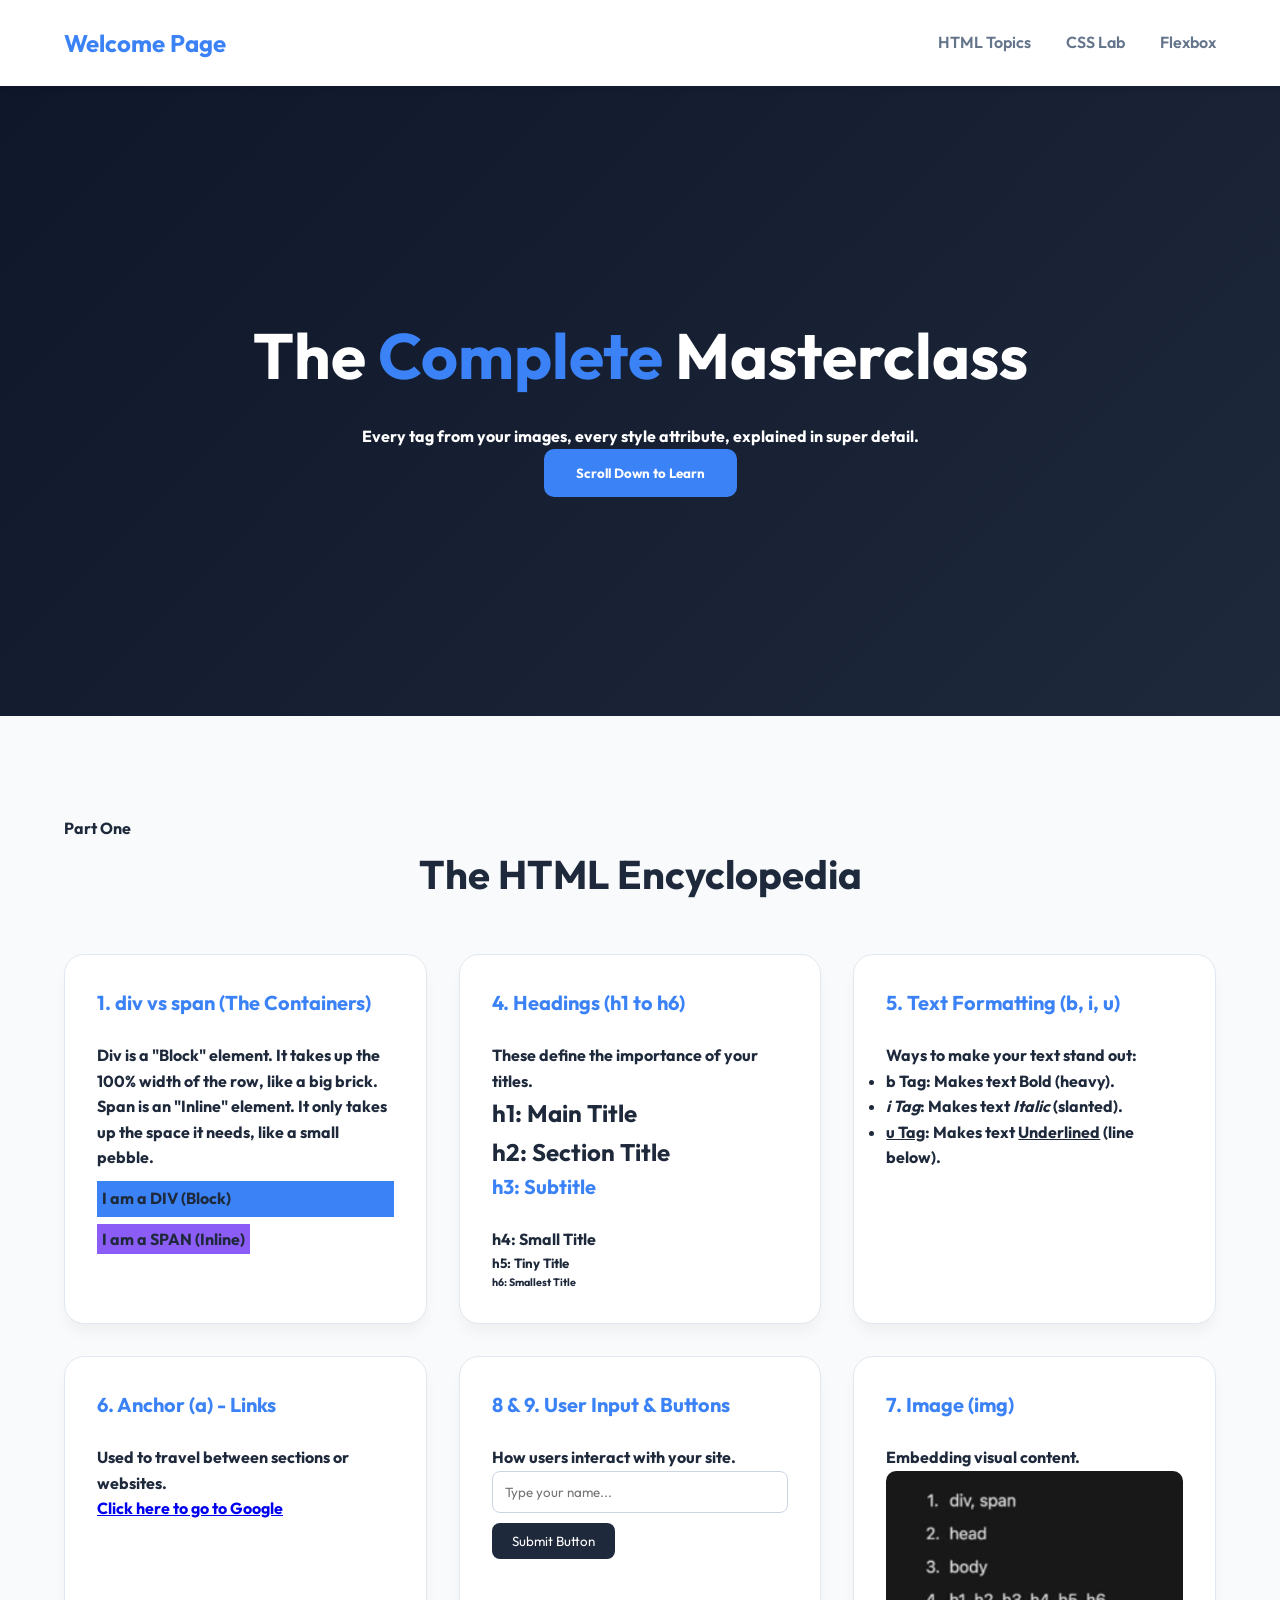
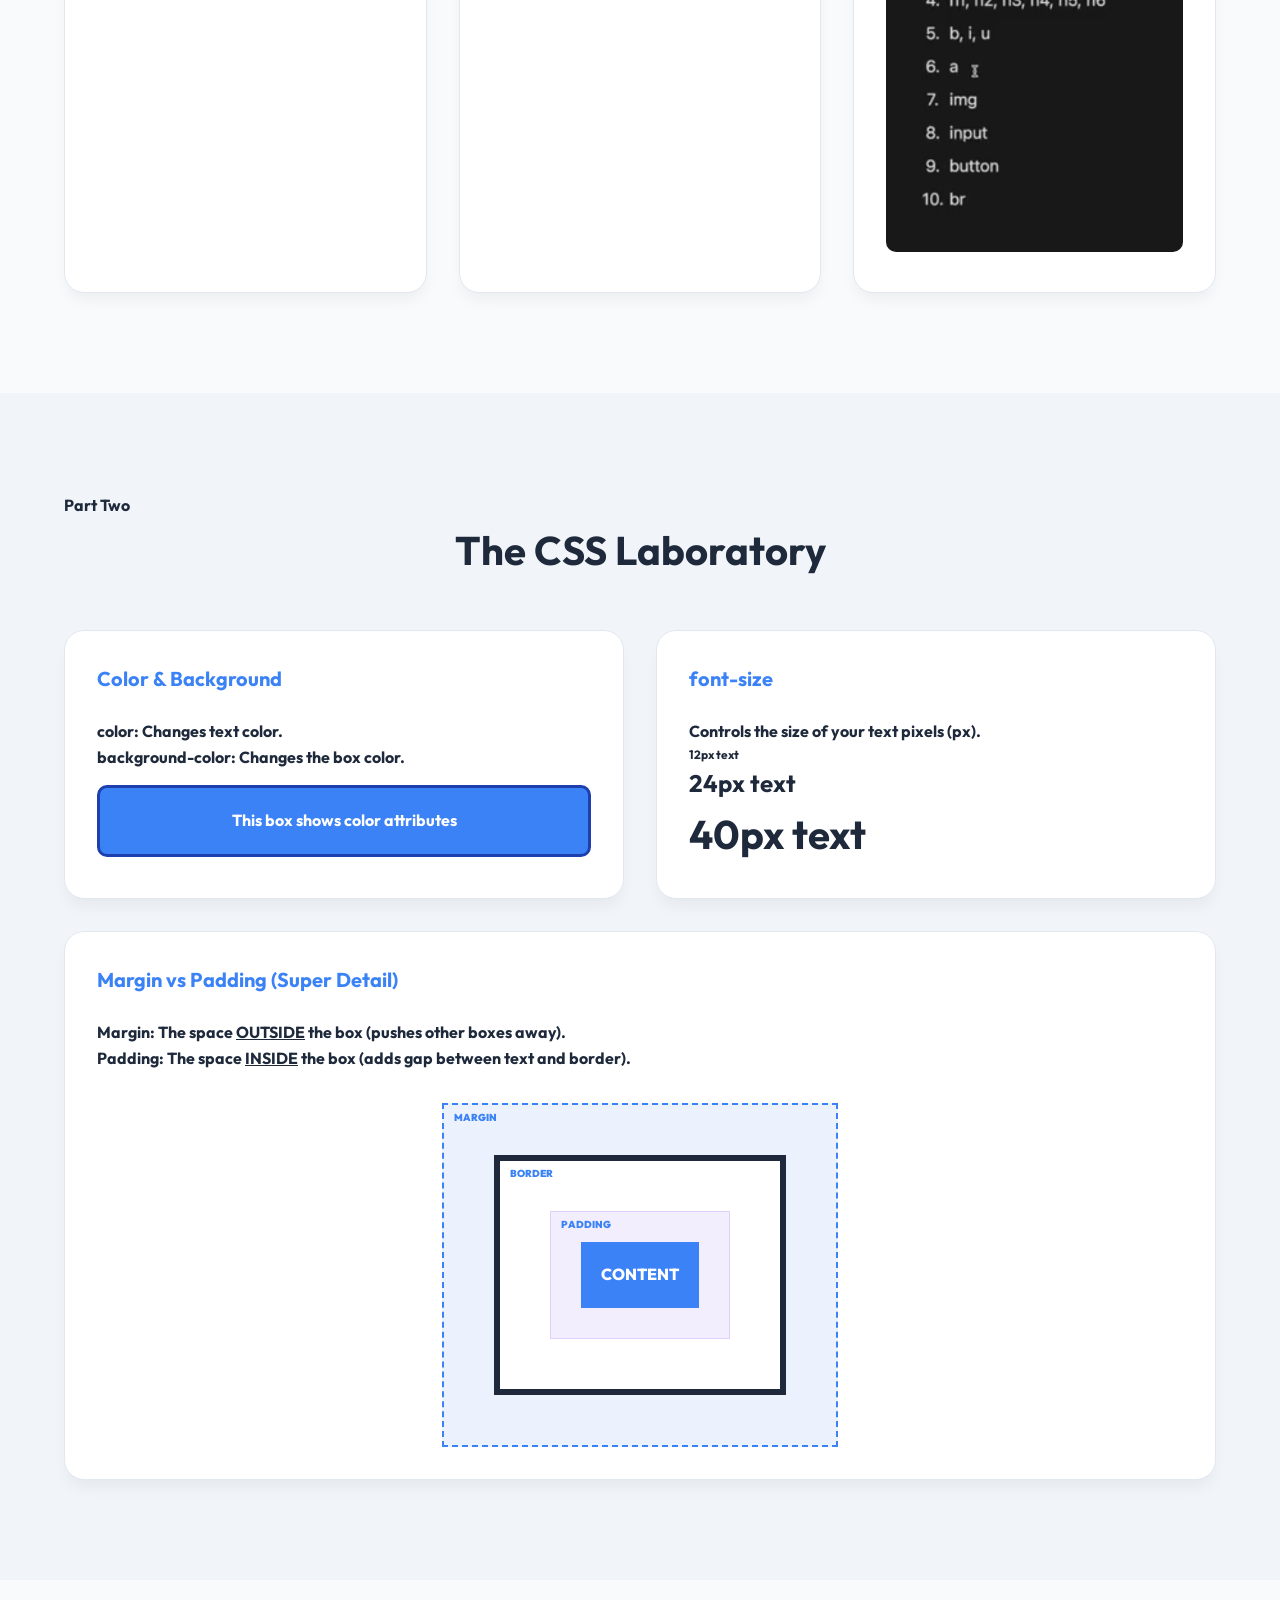
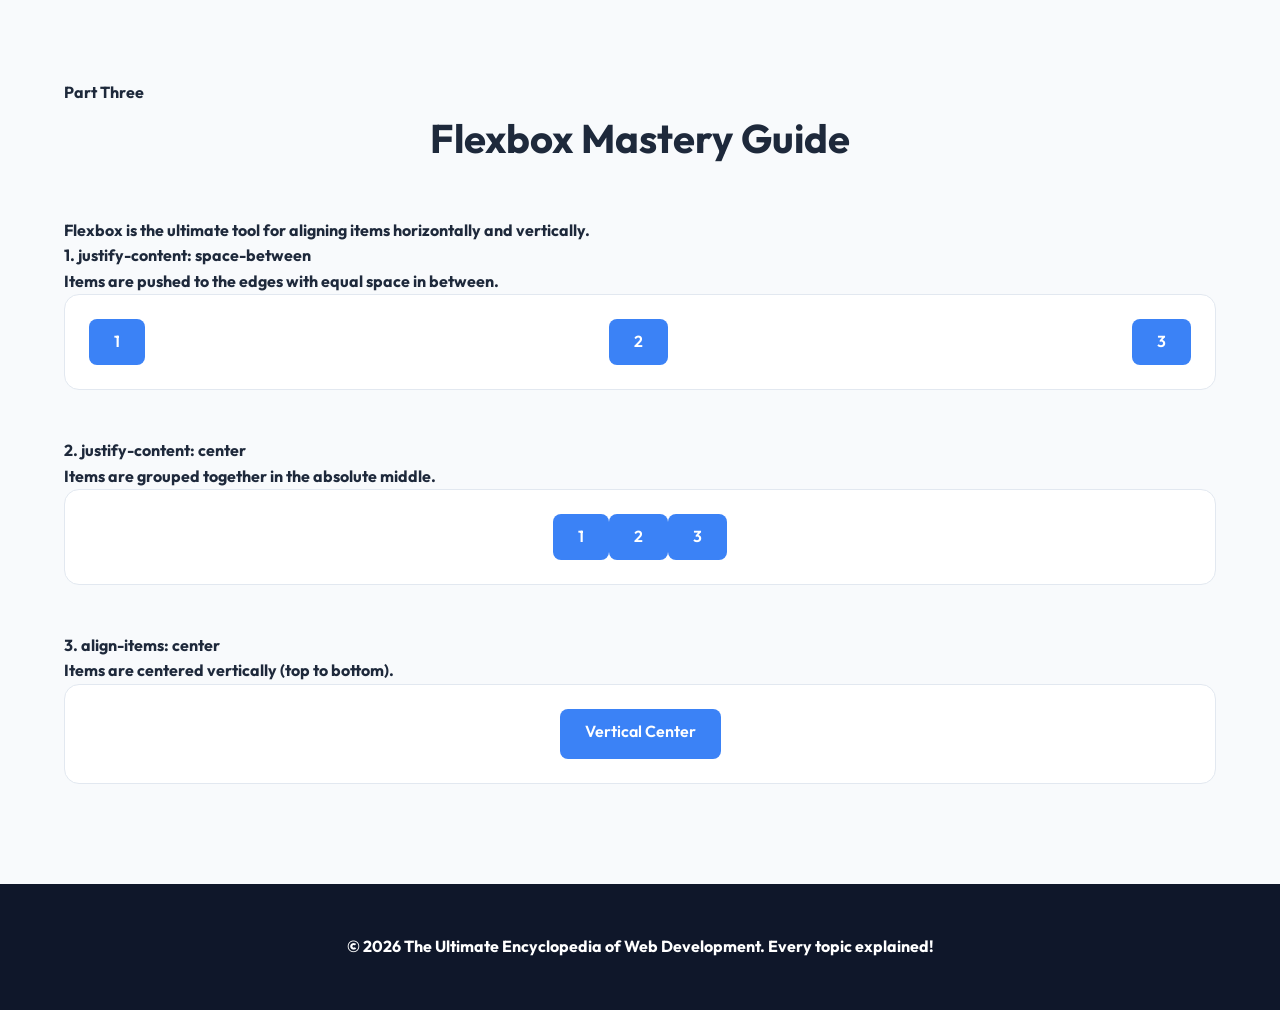
==== Cohort 3.0/Week1_Orientation_HTML_CSS_BasicJS/week1-website/index.html @ b2aed9dd "HTML + CSS" ====
<!DOCTYPE html> <!-- [1] DOCTYPE: Tells the browser this is HTML5. Every page MUST start with this. -->
<html lang="en"> <!-- [2] HTML TAG: The root container for the whole page. lang="en" helps with translation. -->

<head> <!-- [TOPIC 2: head] The brain of the website. 
           It contains instructions for the browser that users don't see. -->
    <meta charset="UTF-8"> <!-- Ensures symbols, accents, and emojis look correct. -->
    <meta name="viewport" content="width=device-width, initial-scale=1.0"> <!-- Makes site mobile-friendly. -->
    
    <title>Mastering HTML & CSS | The Ultimate Encyclopedia</title> <!-- The page title in the browser tab. -->
    
    <link rel="stylesheet" href="index.css"> <!-- Links the CSS file to this HTML file. -->
    <link href="https://fonts.googleapis.com/css2?family=Outfit:wght@300;400;600;900&display=swap" rel="stylesheet">
</head>

<body> <!-- [TOPIC 3: body] The heart of the website. 
           Everything inside body is what you actually see on the screen. -->

    <!-- NAVIGATION (Topic 1: div, span) -->
    <header class="navbar">
        <div class="nav-container"> 
            <span class="logo"><b>Welcome Page</span> <!-- Topic 5: b for bold logo part -->
            <nav class="nav-links">
                <a href="#html-encyclopedia">HTML Topics</a>
                <a href="#css-lab">CSS Lab</a>
                <a href="#flexbox-mastery">Flexbox</a>
            </nav>
        </div>
    </header>

    <!-- HERO SECTION -->
    <section class="hero">
        <div class="hero-content">
            <h1>The <span>Complete</span> Masterclass</h1>
            <p>Every tag from your images, every style attribute, explained in super detail.</p>
            <button class="btn-main">Scroll Down to Learn</button>
        </div>
    </section>

    <!-- SECTION 1: THE HTML ENCYCLOPEDIA (Covering all Image 2 Topics) -->
    <section id="html-encyclopedia" class="section">
        <span class="section-tag">Part One</span>
        <h2 class="section-title">The HTML Encyclopedia</h2>
        
        <div class="edu-grid">
            <!-- Topic 1: div & span -->
            <div class="edu-card">
                <h3>1. div vs span (The Containers)</h3>
                <p><b>Div</b> is a "Block" element. It takes up the 100% width of the row, like a big brick.</p>
                <p><b>Span</b> is an "Inline" element. It only takes up the space it needs, like a small pebble.</p>
                <div style="background: var(--primary); padding: 5px; margin: 10px 0;">I am a DIV (Block)</div>
                <span style="background: var(--secondary); padding: 5px;">I am a SPAN (Inline)</span>
            </div>

            <!-- Topic 4: h1 to h6 -->
            <div class="edu-card">
                <h3>4. Headings (h1 to h6)</h3>
                <p>These define the importance of your titles.</p>
                <h1>h1: Main Title</h1>
                <h2>h2: Section Title</h2>
                <h3>h3: Subtitle</h3>
                <h4>h4: Small Title</h4>
                <h5>h5: Tiny Title</h5>
                <h6>h6: Smallest Title</h6>
            </div>

            <!-- Topic 5: b, i, u -->
            <div class="edu-card">
                <h3>5. Text Formatting (b, i, u)</h3>
                <p>Ways to make your text stand out:</p>
                <ul>
                    <li><b>b Tag</b>: Makes text <b>Bold</b> (heavy).</li>
                    <li><i>i Tag</i>: Makes text <i>Italic</i> (slanted).</li>
                    <li><u>u Tag</u>: Makes text <u>Underlined</u> (line below).</li>
                </ul>
            </div>

            <!-- Topic 6: a (Links) -->
            <div class="edu-card">
                <h3>6. Anchor (a) - Links</h3>
                <p>Used to travel between sections or websites.</p>
                <a href="https://google.com" target="_blank" class="link-demo">Click here to go to Google</a>
            </div>

            <!-- Topic 8 & 9: input & button -->
            <div class="edu-card">
                <h3>8 & 9. User Input & Buttons</h3>
                <p>How users interact with your site.</p>
                <input type="text" placeholder="Type your name..." class="input-demo">
                <br> <!-- Topic 10: br (line break) -->
                <button class="btn-demo">Submit Button</button>
            </div>

            <!-- Topic 7: img -->
            <div class="edu-card">
                <h3>7. Image (img)</h3>
                <p>Embedding visual content.</p>
                <img src="Topics.png" alt="Syllabus" style="width: 100%; border-radius: 10px;">
            </div>
        </div>
    </section>

    <!-- SECTION 2: THE CSS LABORATORY (Covering all Image 1 Styles) -->
    <section id="css-lab" class="section dark-bg">
        <span class="section-tag">Part Two</span>
        <h2 class="section-title">The CSS Laboratory</h2>
        
        <div class="edu-grid">
            <!-- color & bg-color -->
            <div class="edu-card">
                <h3>Color & Background</h3>
                <p><b>color</b>: Changes text color.</p>
                <p><b>background-color</b>: Changes the box color.</p>
                <div class="color-box">This box shows color attributes</div>
            </div>

            <!-- font-size -->
            <div class="edu-card">
                <h3>font-size</h3>
                <p>Controls the size of your text pixels (px).</p>
                <p style="font-size: 12px;">12px text</p>
                <p style="font-size: 24px;">24px text</p>
                <p style="font-size: 40px;">40px text</p>
            </div>

            <!-- Margin & Padding -->
            <div class="edu-card" style="grid-column: span 2;">
                <h3>Margin vs Padding (Super Detail)</h3>
                <p><b>Margin</b>: The space <u>OUTSIDE</u> the box (pushes other boxes away).</p>
                <p><b>Padding</b>: The space <u>INSIDE</u> the box (adds gap between text and border).</p>
                
                <div class="margin-padding-visual">
                    <div class="margin-layer">
                        <span class="visual-label">MARGIN</span>
                        <div class="border-layer">
                            <span class="visual-label">BORDER</span>
                            <div class="padding-layer">
                                <span class="visual-label">PADDING</span>
                                <div class="content-layer">CONTENT</div>
                            </div>
                        </div>
                    </div>
                </div>
            </div>
        </div>
    </section>

    <!-- SECTION 3: FLEXBOX MASTERY -->
    <section id="flexbox-mastery" class="section">
        <span class="section-tag">Part Three</span>
        <h2 class="section-title">Flexbox Mastery Guide</h2>
        <p class="section-desc">Flexbox is the ultimate tool for aligning items horizontally and vertically.</p>
        
        <div class="flex-master-grid">
            <div class="flex-lesson">
                <h4>1. justify-content: space-between</h4>
                <p>Items are pushed to the edges with equal space in between.</p>
                <div class="flex-box-demo f-between">
                    <div class="item">1</div>
                    <div class="item">2</div>
                    <div class="item">3</div>
                </div>
            </div>

            <div class="flex-lesson">
                <h4>2. justify-content: center</h4>
                <p>Items are grouped together in the absolute middle.</p>
                <div class="flex-box-demo f-center">
                    <div class="item">1</div>
                    <div class="item">2</div>
                    <div class="item">3</div>
                </div>
            </div>

            <div class="flex-lesson">
                <h4>3. align-items: center</h4>
                <p>Items are centered vertically (top to bottom).</p>
                <div class="flex-box-demo f-center" style="height: 100px;">
                    <div class="item">Vertical Center</div>
                </div>
            </div>
        </div>
    </section>

    <footer class="footer">
        <p>&copy; 2026 The Ultimate Encyclopedia of Web Development. Every topic explained!</p>
    </footer>

</body>
</html>
---- Cohort 3.0/Week1_Orientation_HTML_CSS_BasicJS/week1-website/index.css ----
/* 
    ================================================================
    SUPER DETAILED CSS: THE ENCYCLOPEDIA STYLING
    ================================================================
*/

:root {
    --primary: #3b82f6;
    --secondary: #8b5cf6;
    --bg-dark: #0f172a;
    --bg-light: #f8fafc;
    --text-dark: #1e293b;
    --text-muted: #64748b;
    --card-bg: #ffffff;
    --transition: all 0.3s cubic-bezier(0.4, 0, 0.2, 1);
}

/* 
   THE BOX MODEL RESET
   Every element starts with 0 margin and 0 padding.
   'box-sizing: border-box' ensures padding doesn't break our layout.
*/
* {
    margin: 0;
    padding: 0;
    box-sizing: border-box;
    font-family: 'Outfit', sans-serif;
}

body {
    background-color: var(--bg-light);
    color: var(--text-dark);
    line-height: 1.6;
}

/* 
   FLEXBOX NAVIGATION
   'display: flex' makes the container flexible.
   'justify-content: center' centers the inner content.
*/
.navbar {
    display: flex;
    justify-content: center;
    background: #ffffff;
    padding: 1.5rem 0;
    position: sticky;
    top: 0;
    z-index: 1000;
    box-shadow: 0 4px 6px -1px rgba(0,0,0,0.1);
}

.nav-container {
    width: 90%;
    display: flex; /* Flexbox inside navbar */
    justify-content: space-between; /* Pushes items to edges */
    align-items: center; /* Centers items vertically */
}

.logo {
    font-size: 1.5rem;
    font-weight: 900;
    color: var(--primary);
}

.nav-links a {
    text-decoration: none;
    color: var(--text-muted);
    margin-left: 2rem;
    font-weight: 600;
    transition: var(--transition);
}

.nav-links a:hover {
    color: var(--primary);
}

/* 
   HERO SECTION
   Using Flexbox to center large headings.
*/
.hero {
    height: 70vh;
    display: flex;
    flex-direction: column;
    justify-content: center;
    align-items: center;
    background: linear-gradient(135deg, #0f172a 0%, #1e293b 100%);
    color: white;
    text-align: center;
    padding: 0 20px;
}

.hero h1 {
    font-size: 4rem;
    margin-bottom: 1rem;
}

.hero h1 span {
    color: var(--primary);
}

/* 
   THE ENCYCLOPEDIA GRID
   Using CSS Grid to organize our lesson cards.
*/
.section {
    padding: 100px 5%;
    max-width: 1300px;
    margin: 0 auto;
}

.dark-bg {
    background-color: #f1f5f9;
}

.section-title {
    font-size: 2.5rem;
    margin-bottom: 3rem;
    text-align: center;
}

.edu-grid {
    display: grid;
    grid-template-columns: repeat(auto-fit, minmax(300px, 1fr));
    gap: 2rem;
}

.edu-card {
    background: var(--card-bg);
    padding: 2rem;
    border-radius: 20px;
    box-shadow: 0 10px 15px -3px rgba(0,0,0,0.05);
    border: 1px solid #e2e8f0;
}

.edu-card h3 {
    color: var(--primary);
    margin-bottom: 1.5rem;
    font-size: 1.25rem;
}

/* 
   CSS ATTRIBUTE DEMOS
   Live examples of color, bg-color, font-size.
*/
.color-box {
    color: #ffffff;
    background-color: var(--primary); /* Topic: background-color */
    padding: 20px; /* Topic: padding */
    border: 3px solid #1e40af; /* Topic: border */
    margin-top: 15px; /* Topic: margin */
    border-radius: 10px;
    text-align: center;
}

/* 
   SUPER DETAILED BOX MODEL VISUALIZER
*/
.margin-padding-visual {
    display: flex;
    justify-content: center;
    margin-top: 2rem;
}

.margin-layer {
    background: rgba(59, 130, 246, 0.1);
    padding: 50px; /* This represents the margin gap */
    border: 2px dashed var(--primary);
    position: relative;
}

.border-layer {
    border: 6px solid var(--text-dark); /* This is the actual border */
    padding: 50px; /* This represents the padding gap */
    background: #ffffff;
    position: relative;
}

.padding-layer {
    background: rgba(139, 92, 246, 0.1);
    padding: 30px;
    border: 1px solid rgba(139, 92, 246, 0.2);
    position: relative;
}

.content-layer {
    background: var(--primary);
    color: white;
    padding: 20px;
    font-weight: 800;
}

.visual-label {
    position: absolute;
    top: 5px;
    left: 10px;
    font-size: 10px;
    font-weight: 900;
    color: var(--primary);
}

/* 
   FLEXBOX MASTERY STYLES
*/
.flex-master-grid {
    display: grid;
    grid-template-columns: 1fr;
    gap: 3rem;
}

.flex-box-demo {
    display: flex; /* TOPIC: flexbox */
    background: #ffffff;
    padding: 1.5rem;
    border-radius: 15px;
    border: 1px solid #e2e8f0;
}

.f-between { justify-content: space-between; }
.f-center { justify-content: center; }

.item {
    background: var(--primary);
    color: white;
    padding: 10px 25px;
    border-radius: 8px;
    font-weight: 600;
}

/* BUTTONS & INPUTS */
.btn-main {
    padding: 1rem 2rem;
    background: var(--primary);
    color: white;
    border: none;
    border-radius: 10px;
    font-weight: 700;
    cursor: pointer;
    transition: var(--transition);
}

.btn-main:hover { transform: translateY(-3px); box-shadow: 0 10px 15px -3px rgba(59, 130, 246, 0.4); }

.input-demo {
    width: 100%;
    padding: 12px;
    border: 1px solid #cbd5e1;
    border-radius: 8px;
    margin-bottom: 10px;
}

.btn-demo {
    background: var(--text-dark);
    color: white;
    border: none;
    padding: 10px 20px;
    border-radius: 8px;
    cursor: pointer;
}

/* FOOTER */
.footer {
    padding: 50px;
    text-align: center;
    background: var(--bg-dark);
    color: white;
}
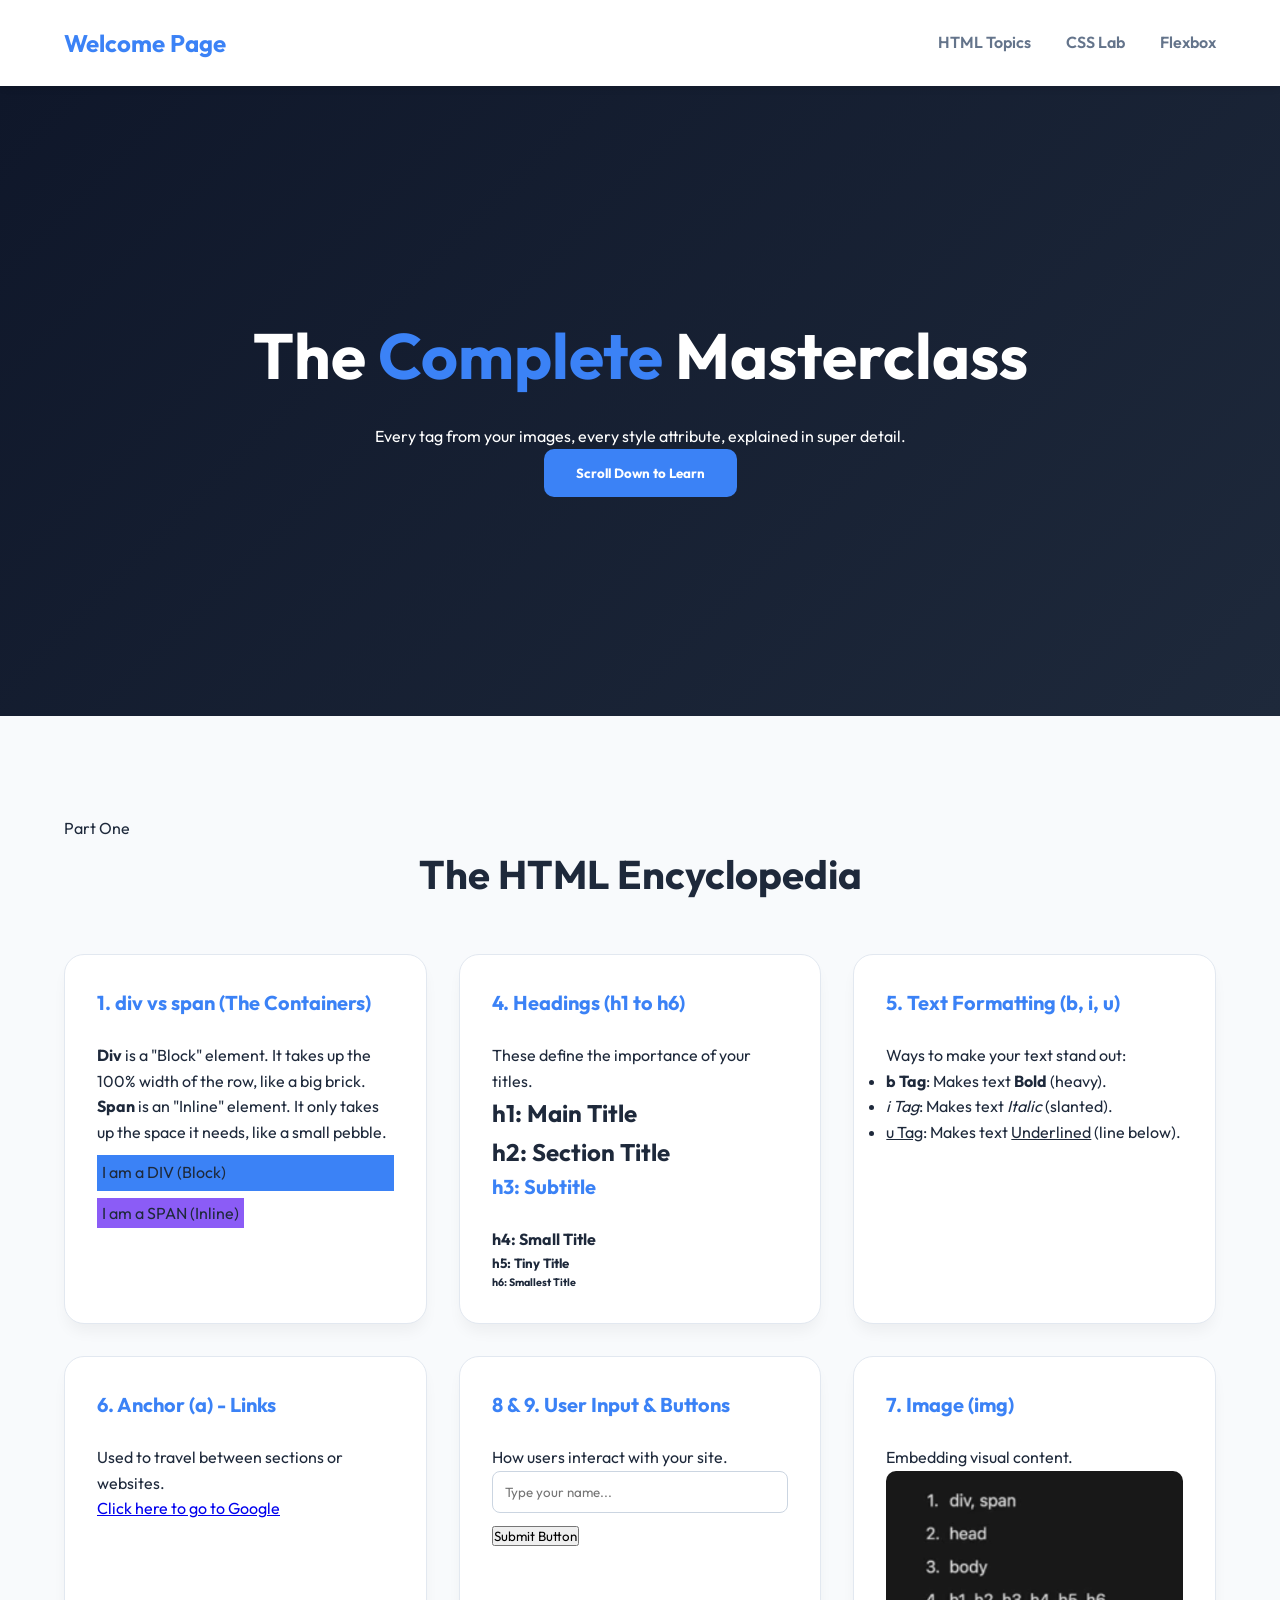
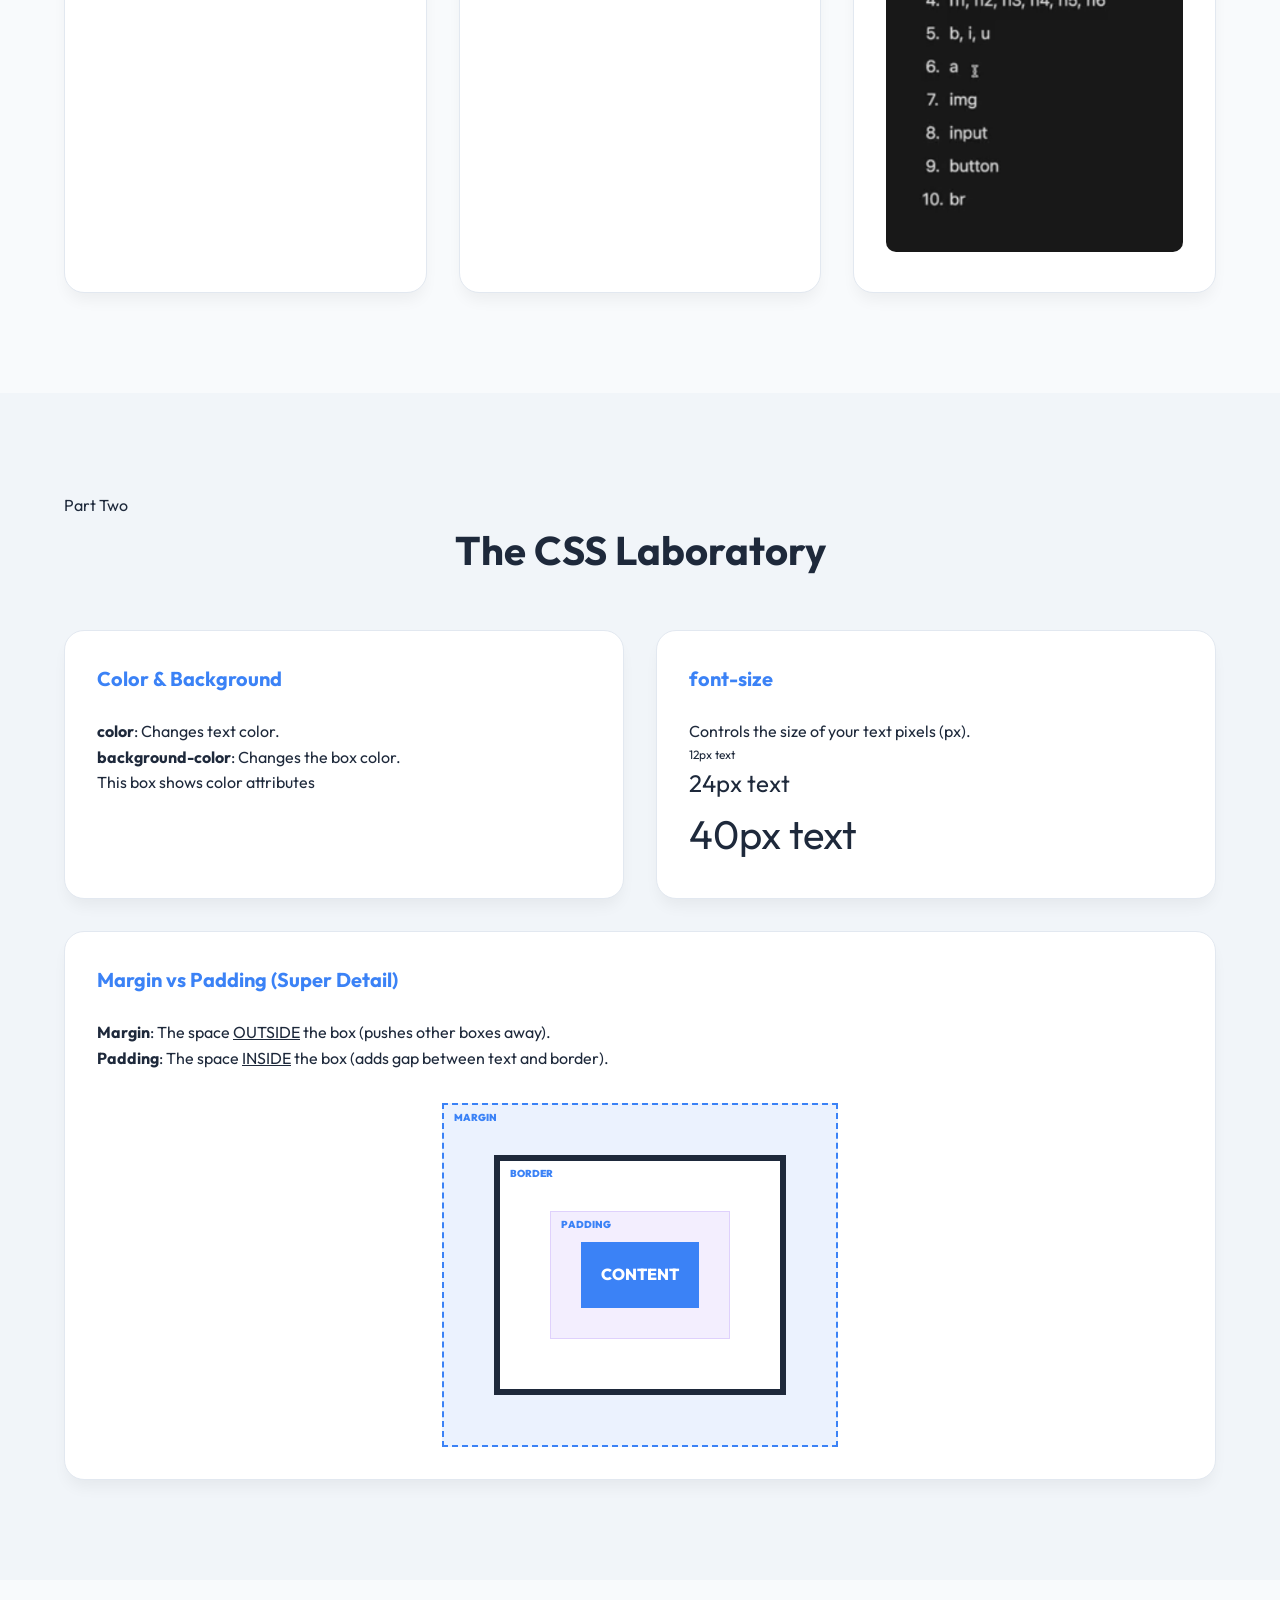
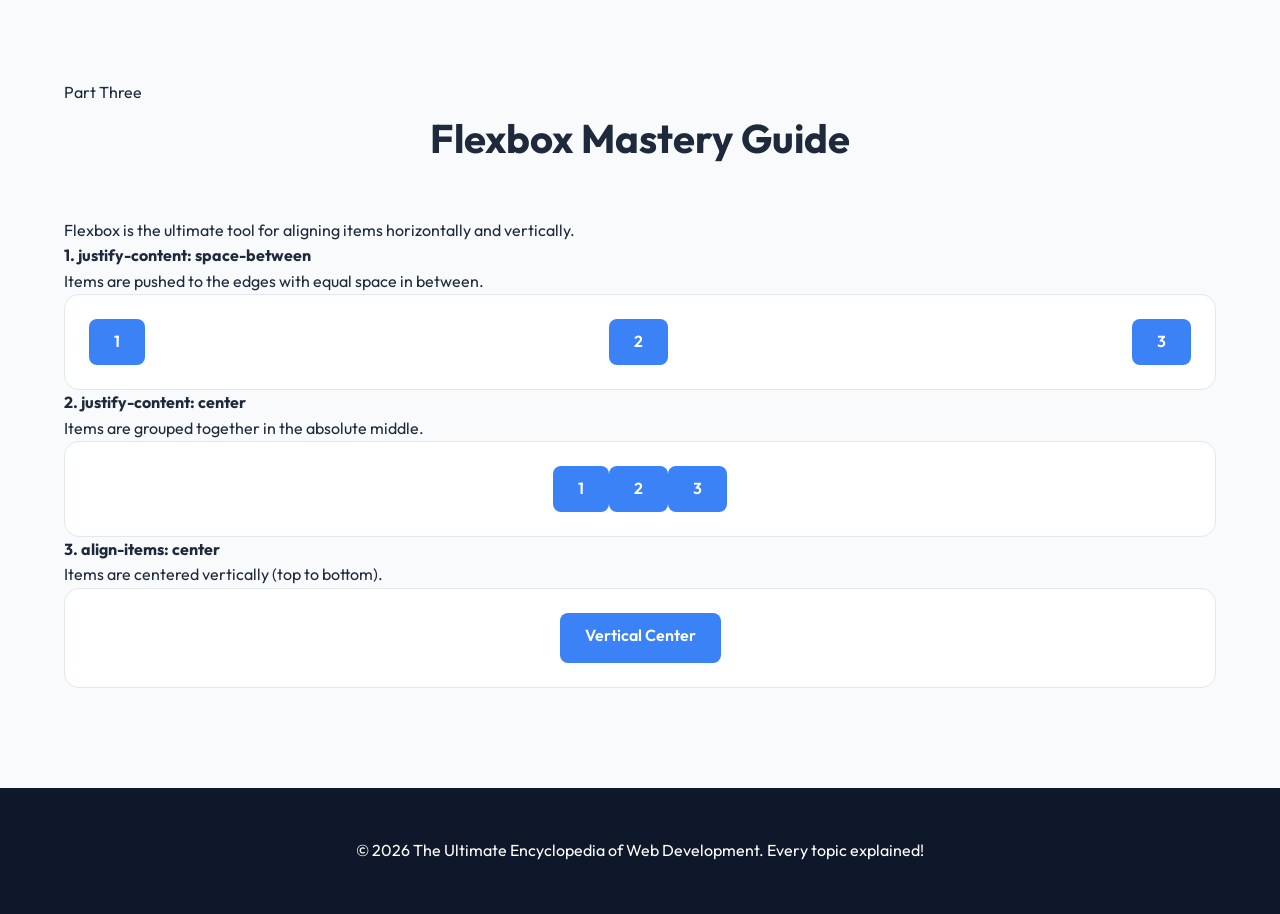
==== commit adb1ce5e: "CSS explained" ====
--- a/Cohort 3.0/Week1_Orientation_HTML_CSS_BasicJS/week1-website/index.html
+++ b/Cohort 3.0/Week1_Orientation_HTML_CSS_BasicJS/week1-website/index.html
@@ -18,7 +18,7 @@
     <!-- NAVIGATION (Topic 1: div, span) -->
     <header class="navbar">
         <div class="nav-container"> 
-            <span class="logo"><b>Welcome Page</span> <!-- Topic 5: b for bold logo part -->
+            <span class="logo"><b>Welcome Page</b></span> <!-- Topic 5: b for bold logo part -->
             <nav class="nav-links">
                 <a href="#html-encyclopedia">HTML Topics</a>
                 <a href="#css-lab">CSS Lab</a>
--- a/Cohort 3.0/Week1_Orientation_HTML_CSS_BasicJS/week1-website/index.css
+++ b/Cohort 3.0/Week1_Orientation_HTML_CSS_BasicJS/week1-website/index.css
@@ -1,24 +1,29 @@
 /* 
-    ================================================================
-    SUPER DETAILED CSS: THE ENCYCLOPEDIA STYLING
-    ================================================================
-*/
-
+   [1] :root SELECTOR
+   The ':root' is a special selector that represents the highest level 
+   of the document. We use it to store "CSS Variables". 
+   Variables start with '--' and they help us reuse the same colors 
+   throughout the whole file without typing them again and again.
+*/
 :root {
-    --primary: #3b82f6;
-    --secondary: #8b5cf6;
-    --bg-dark: #0f172a;
-    --bg-light: #f8fafc;
-    --text-dark: #1e293b;
-    --text-muted: #64748b;
-    --card-bg: #ffffff;
-    --transition: all 0.3s cubic-bezier(0.4, 0, 0.2, 1);
-}
-
-/* 
-   THE BOX MODEL RESET
-   Every element starts with 0 margin and 0 padding.
-   'box-sizing: border-box' ensures padding doesn't break our layout.
+    --primary: #3b82f6;      /* A bright blue color variable */
+    --secondary: #8b5cf6;    /* A soft purple color variable */
+    --bg-dark: #0f172a;      /* A very dark blue for backgrounds */
+    --bg-light: #f8fafc;     /* An off-white color for the page body */
+    --text-dark: #1e293b;    /* A dark grey for headings */
+    --text-muted: #64748b;   /* A medium grey for smaller text */
+    --card-bg: #ffffff;      /* Pure white for boxes/cards */
+    --transition: all 0.3s cubic-bezier(0.4, 0, 0.2, 1); /* A smooth movement speed */
+}
+
+/* 
+   [2] UNIVERSAL SELECTOR (*)
+   The '*' means "Select every single element on this page".
+   - margin: 0; -> Removes the default outer space browsers add.
+   - padding: 0; -> Removes the default inner space browsers add.
+   - box-sizing: border-box; -> CRITICAL: This makes sure padding 
+     and borders stay INSIDE the width you set. 
+   - font-family: 'Outfit', sans-serif; -> Sets the text style.
 */
 * {
     margin: 0;
@@ -27,6 +32,13 @@
     font-family: 'Outfit', sans-serif;
 }
 
+/* 
+   [3] BODY SELECTOR
+   The 'body' is the main container of your website content.
+   - background-color: var(--bg-light); -> Uses our light grey variable.
+   - color: var(--text-dark); -> Sets the default text color.
+   - line-height: 1.6; -> Adds vertical space between lines of text.
+*/
 body {
     background-color: var(--bg-light);
     color: var(--text-dark);
@@ -34,9 +46,16 @@
 }
 
 /* 
-   FLEXBOX NAVIGATION
-   'display: flex' makes the container flexible.
-   'justify-content: center' centers the inner content.
+   [4] NAVBAR STYLING (FLEXBOX)
+   - display: flex; -> Turns on Flexbox. This allows us to align items.
+   - justify-content: center; -> Moves the inner content to the middle.
+   - background: #ffffff; -> Sets the bar color to white.
+   - padding: 1.5rem 0; -> 1.5rem gap at Top/Bottom, 0 at Left/Right.
+     (1rem is usually 16 pixels).
+   - position: sticky; -> Makes the bar stay at the top when you scroll.
+   - top: 0; -> Sticks it exactly at the 0px mark of the screen top.
+   - z-index: 1000; -> Makes sure the bar stays ON TOP of other content.
+   - box-shadow: 0 4px 6px ...; -> Adds a subtle shadow below the bar.
 */
 .navbar {
     display: flex;
@@ -49,13 +68,27 @@
     box-shadow: 0 4px 6px -1px rgba(0,0,0,0.1);
 }
 
+/* 
+   [5] NAV CONTAINER
+   - width: 90%; -> Makes the content take 90% of the screen width.
+   - display: flex; -> Aligns logo and links in a row.
+   - justify-content: space-between; -> Pushes logo to Left, links to Right.
+   - align-items: center; -> Centers them vertically.
+*/
 .nav-container {
     width: 90%;
-    display: flex; /* Flexbox inside navbar */
-    justify-content: space-between; /* Pushes items to edges */
-    align-items: center; /* Centers items vertically */
-}
-
+    display: flex;
+    justify-content: space-between;
+    align-items: center;
+}
+
+/* 
+   [6] LOGO & LINKS
+   - .logo { color: var(--primary); } -> Sets logo to blue.
+   - text-decoration: none; -> Removes the underline from <a> tags.
+   - margin-left: 2rem; -> Gap between the navigation links.
+   - transition: var(--transition); -> Makes hover effects look smooth.
+*/
 .logo {
     font-size: 1.5rem;
     font-weight: 900;
@@ -75,8 +108,10 @@
 }
 
 /* 
-   HERO SECTION
-   Using Flexbox to center large headings.
+   [7] HERO SECTION (The Big Banner)
+   - height: 70vh; -> Takes 70% of the screen height.
+   - background: linear-gradient(...); -> A smooth color blend.
+   - flex-direction: column; -> Stack heading and text vertically.
 */
 .hero {
     height: 70vh;
@@ -100,8 +135,12 @@
 }
 
 /* 
-   THE ENCYCLOPEDIA GRID
-   Using CSS Grid to organize our lesson cards.
+   [8] SECTIONS & GRIDS
+   - max-width: 1300px; -> Stops the content from getting too wide.
+   - margin: 0 auto; -> Centers the 1300px box in the middle of the page.
+   - display: grid; -> Turns on Grid Mode (best for card layouts).
+   - grid-template-columns: repeat(auto-fit, minmax(300px, 1fr));
+     -> Automatically makes cards 300px wide and stacks them on mobile.
 */
 .section {
     padding: 100px 5%;
@@ -125,6 +164,12 @@
     gap: 2rem;
 }
 
+/* 
+   [9] EDU CARDS (Individual White Boxes)
+   - background: var(--card-bg); -> White background.
+   - border-radius: 20px; -> Rounded corners.
+   - border: 1px solid #e2e8f0; -> Thin light grey outline.
+*/
 .edu-card {
     background: var(--card-bg);
     padding: 2rem;
@@ -140,21 +185,10 @@
 }
 
 /* 
-   CSS ATTRIBUTE DEMOS
-   Live examples of color, bg-color, font-size.
-*/
-.color-box {
-    color: #ffffff;
-    background-color: var(--primary); /* Topic: background-color */
-    padding: 20px; /* Topic: padding */
-    border: 3px solid #1e40af; /* Topic: border */
-    margin-top: 15px; /* Topic: margin */
-    border-radius: 10px;
-    text-align: center;
-}
-
-/* 
-   SUPER DETAILED BOX MODEL VISUALIZER
+   [10] BOX MODEL VISUALIZER
+   - margin-layer: padding: 50px; -> Creates a gap representing MARGIN.
+   - border-layer: border: 6px solid; -> Creates a real BORDER line.
+   - padding-layer: padding: 50px; -> Creates a gap representing PADDING.
 */
 .margin-padding-visual {
     display: flex;
@@ -164,14 +198,14 @@
 
 .margin-layer {
     background: rgba(59, 130, 246, 0.1);
-    padding: 50px; /* This represents the margin gap */
+    padding: 50px;
     border: 2px dashed var(--primary);
     position: relative;
 }
 
 .border-layer {
-    border: 6px solid var(--text-dark); /* This is the actual border */
-    padding: 50px; /* This represents the padding gap */
+    border: 6px solid var(--text-dark);
+    padding: 50px;
     background: #ffffff;
     position: relative;
 }
@@ -200,16 +234,12 @@
 }
 
 /* 
-   FLEXBOX MASTERY STYLES
-*/
-.flex-master-grid {
-    display: grid;
-    grid-template-columns: 1fr;
-    gap: 3rem;
-}
-
+   [11] FLEXBOX DEMO STYLES
+   - f-between: justify-content: space-between; -> Elements to far left/right.
+   - f-center: justify-content: center; -> Elements to the middle.
+*/
 .flex-box-demo {
-    display: flex; /* TOPIC: flexbox */
+    display: flex;
     background: #ffffff;
     padding: 1.5rem;
     border-radius: 15px;
@@ -227,7 +257,12 @@
     font-weight: 600;
 }
 
-/* BUTTONS & INPUTS */
+/* 
+   [12] BUTTONS & INPUTS
+   - cursor: pointer; -> Changes mouse to a 'Hand' icon.
+   - outline: none; -> Removes the ugly focus line when clicking.
+   - transform: translateY(-3px); -> Button moves 3px UP when hovered.
+*/
 .btn-main {
     padding: 1rem 2rem;
     background: var(--primary);
@@ -239,7 +274,10 @@
     transition: var(--transition);
 }
 
-.btn-main:hover { transform: translateY(-3px); box-shadow: 0 10px 15px -3px rgba(59, 130, 246, 0.4); }
+.btn-main:hover { 
+    transform: translateY(-3px); 
+    box-shadow: 0 10px 15px -3px rgba(59, 130, 246, 0.4); 
+}
 
 .input-demo {
     width: 100%;
@@ -249,16 +287,11 @@
     margin-bottom: 10px;
 }
 
-.btn-demo {
-    background: var(--text-dark);
-    color: white;
-    border: none;
-    padding: 10px 20px;
-    border-radius: 8px;
-    cursor: pointer;
-}
-
-/* FOOTER */
+/* 
+   [13] FOOTER
+   - padding: 50px; -> Adds lots of space inside the footer.
+   - background: var(--bg-dark); -> Dark blue background.
+*/
 .footer {
     padding: 50px;
     text-align: center;
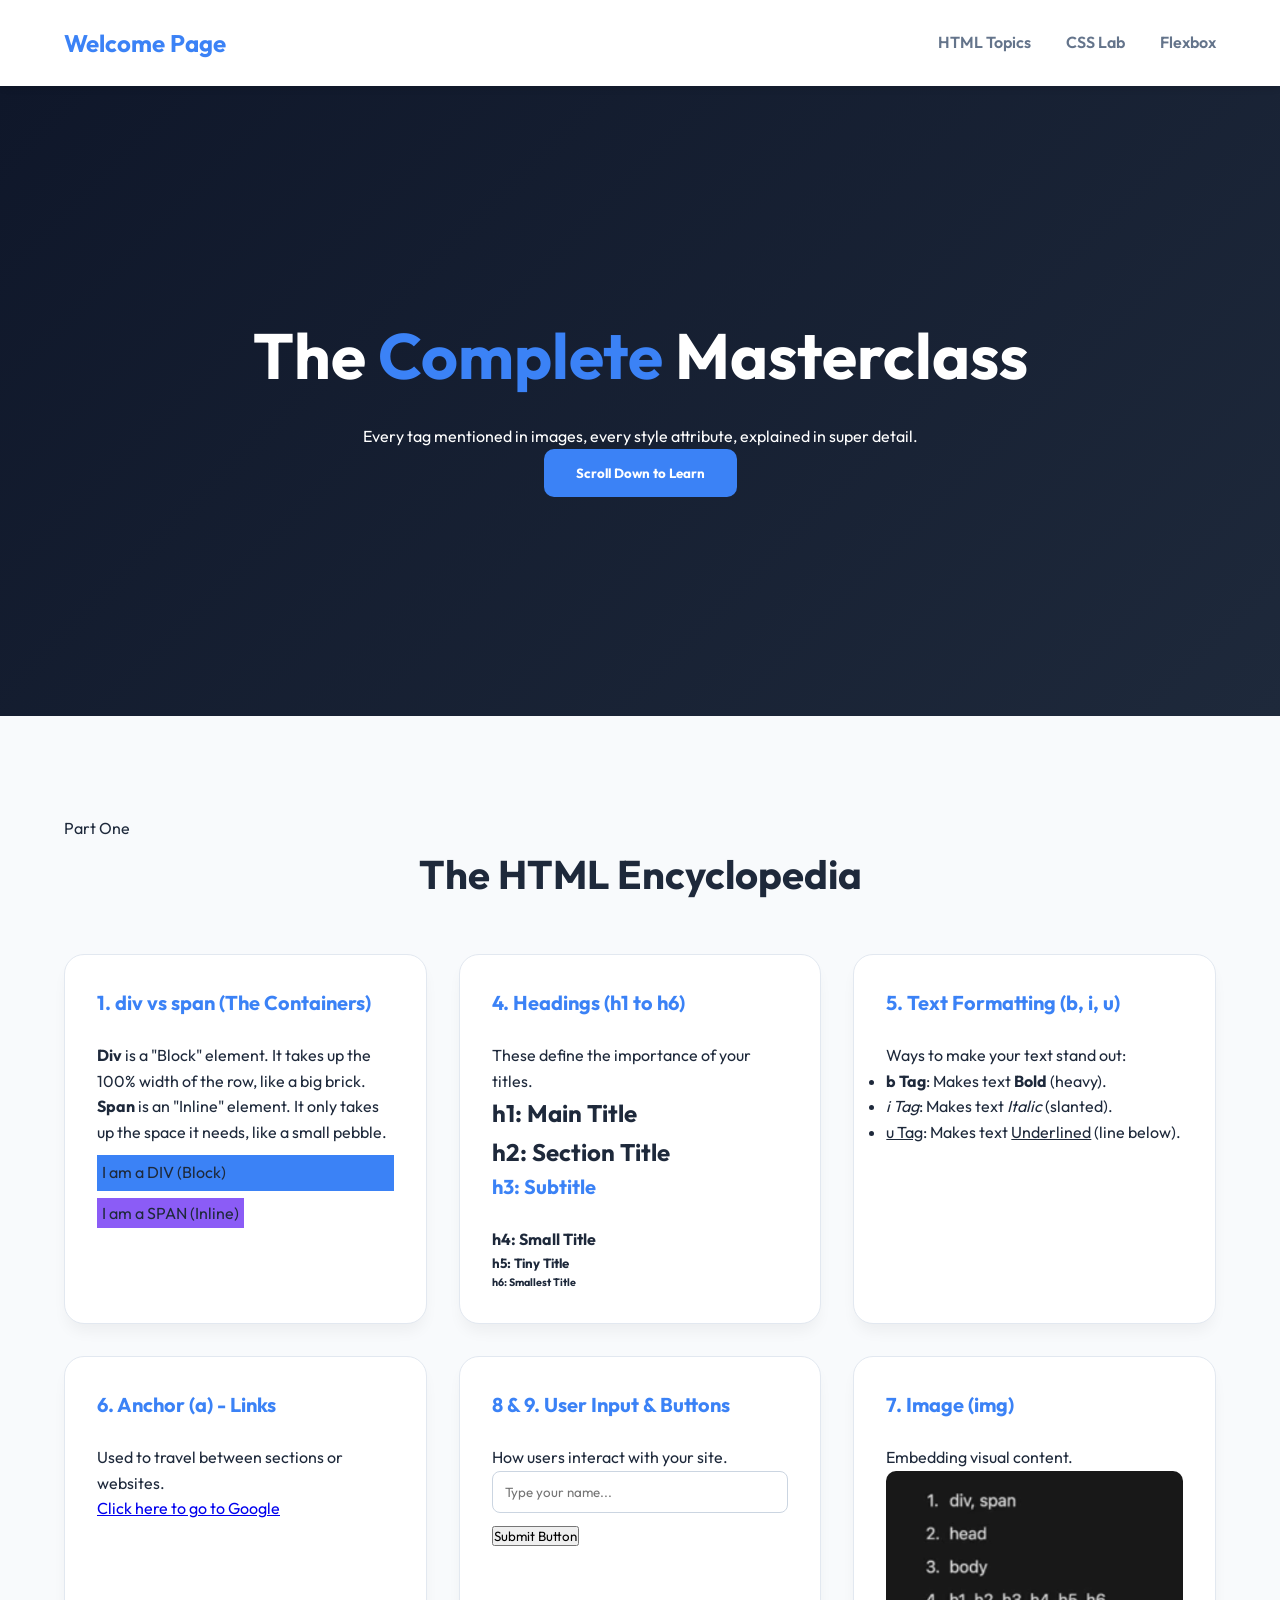
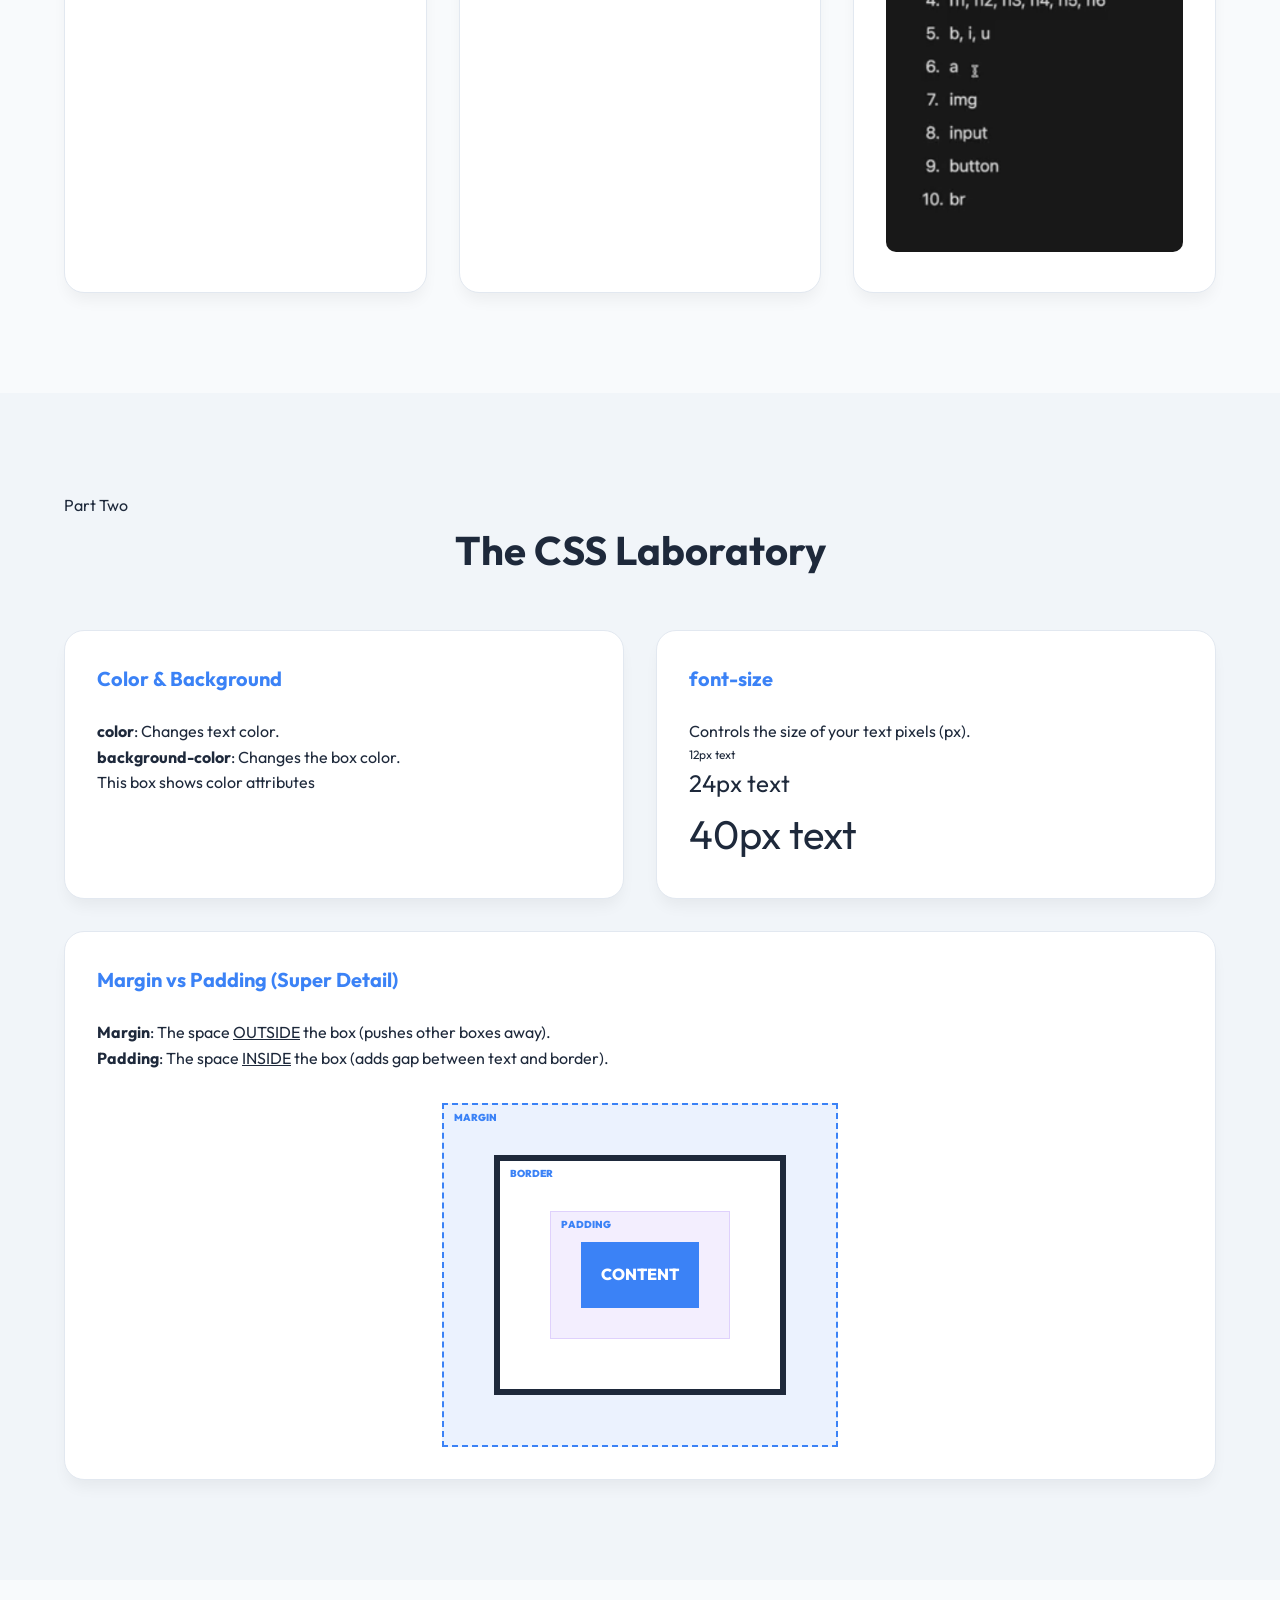
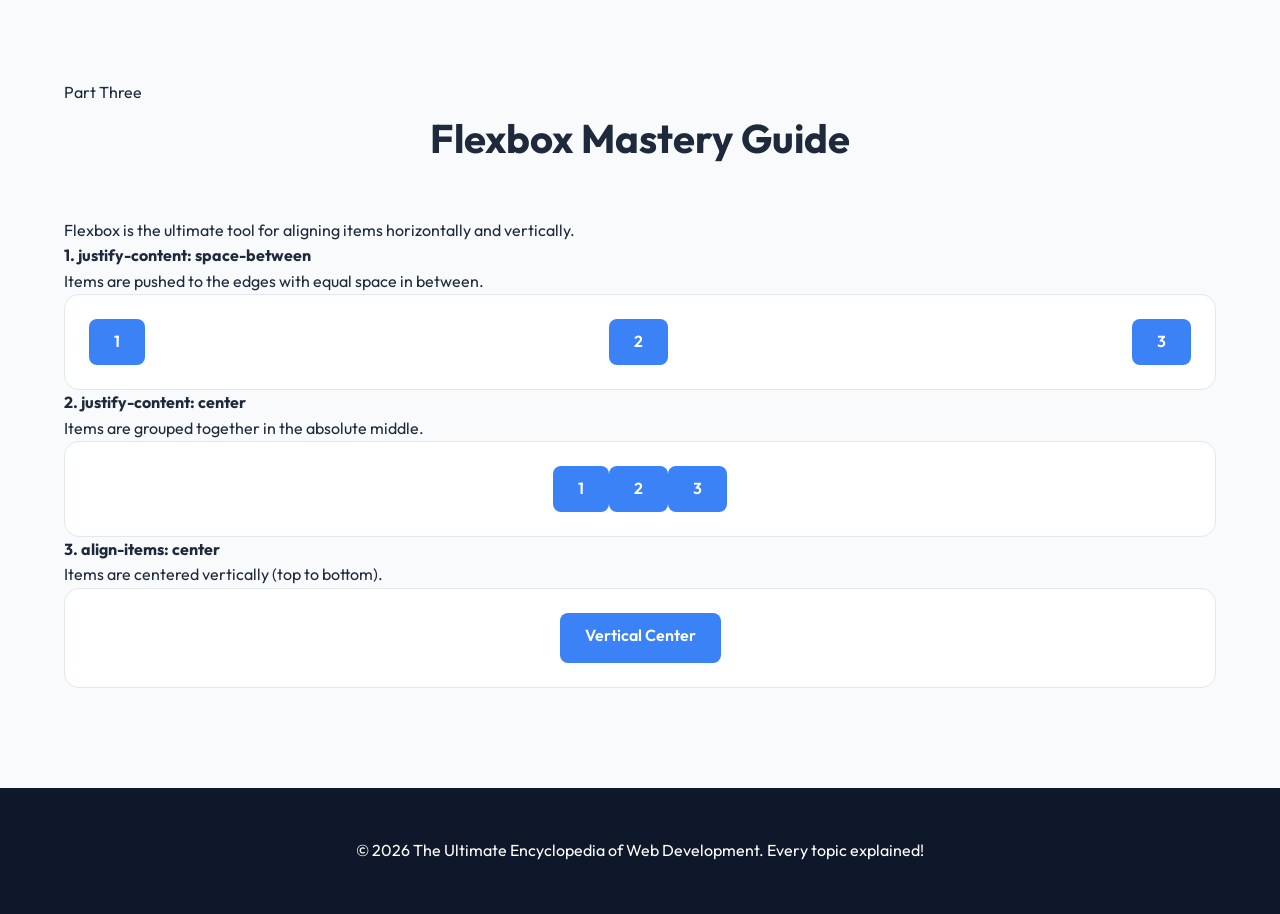
==== commit f39c980c: "updated" ====
--- a/Cohort 3.0/Week1_Orientation_HTML_CSS_BasicJS/week1-website/index.html
+++ b/Cohort 3.0/Week1_Orientation_HTML_CSS_BasicJS/week1-website/index.html
@@ -31,7 +31,7 @@
     <section class="hero">
         <div class="hero-content">
             <h1>The <span>Complete</span> Masterclass</h1>
-            <p>Every tag from your images, every style attribute, explained in super detail.</p>
+            <p>Every tag mentioned in images, every style attribute, explained in super detail.</p>
             <button class="btn-main">Scroll Down to Learn</button>
         </div>
     </section>
